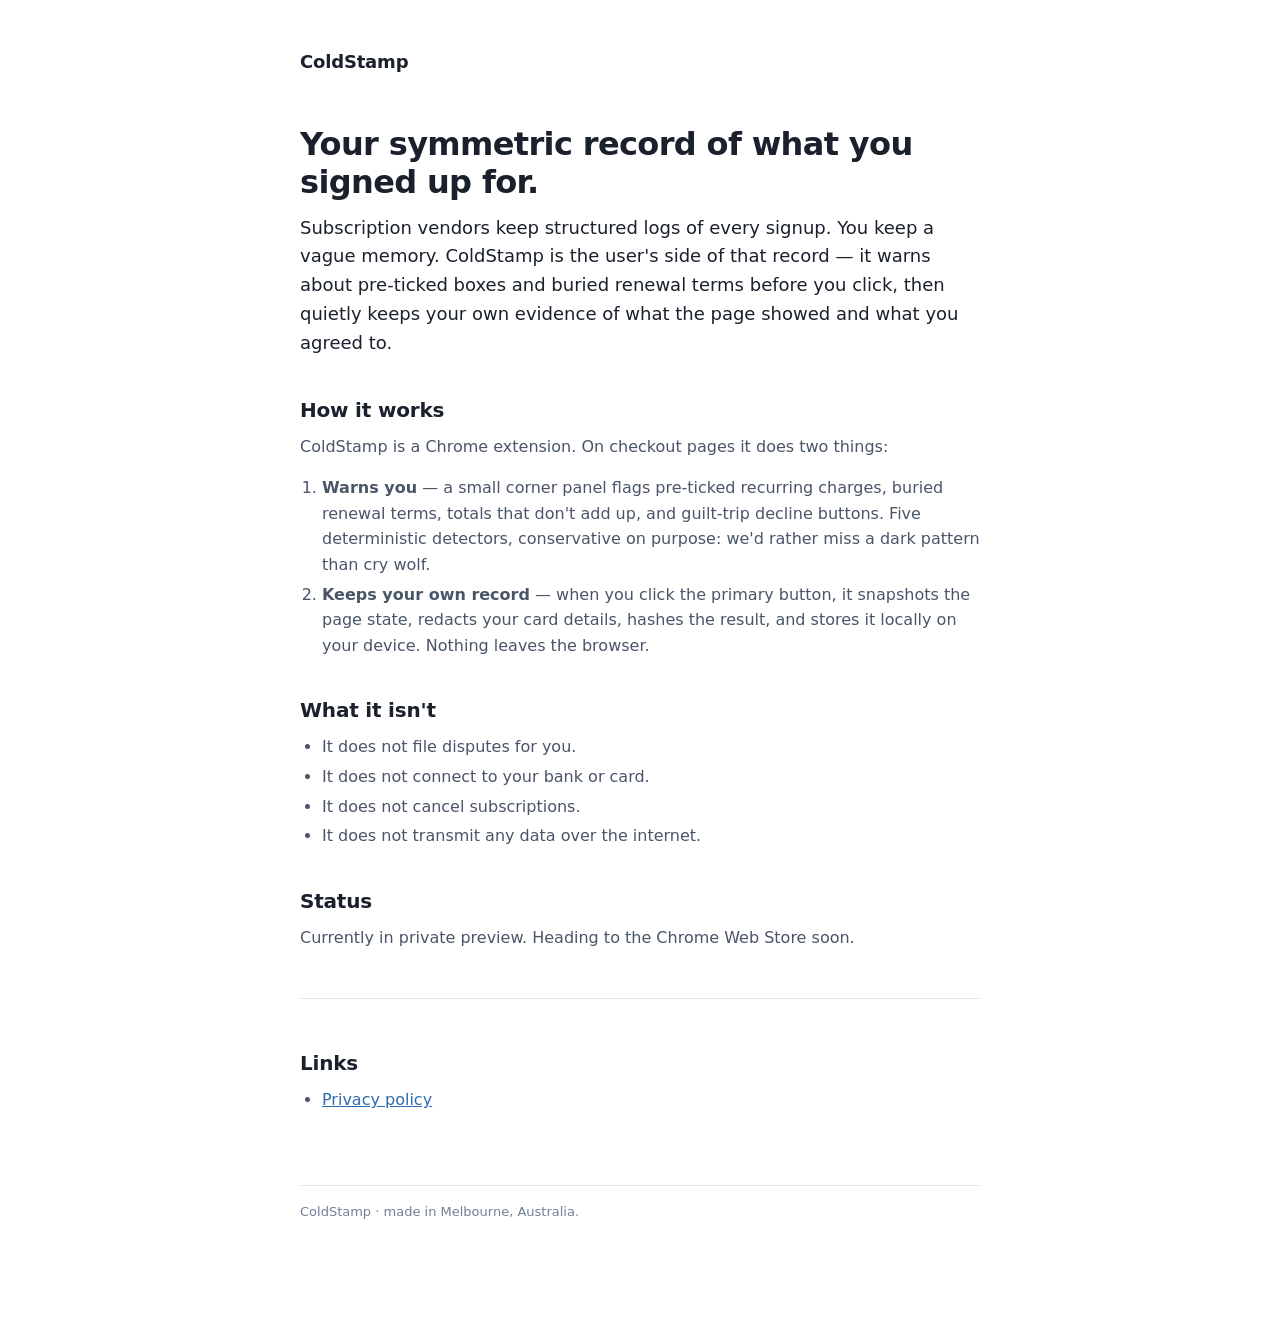
==== index.html @ b04b4ed1 "Initial commit" ====
<!doctype html>
<html lang="en">
  <head>
    <meta charset="utf-8" />
    <meta name="viewport" content="width=device-width, initial-scale=1" />
    <title>ColdStamp — your symmetric record of what they charged you for</title>
    <meta name="description" content="A browser extension that warns you about dark patterns at checkout and quietly keeps your own record of what the page showed and what you consented to." />
    <link rel="stylesheet" href="./style.css" />
  </head>
  <body>
    <main>
      <header class="brand">
        <a class="wordmark" href="./">ColdStamp</a>
      </header>

      <h1>Your symmetric record of what you signed up for.</h1>
      <p class="lead">
        Subscription vendors keep structured logs of every signup. You keep a vague memory.
        ColdStamp is the user's side of that record — it warns about pre-ticked boxes and
        buried renewal terms before you click, then quietly keeps your own evidence of what
        the page showed and what you agreed to.
      </p>

      <h2>How it works</h2>
      <p>
        ColdStamp is a Chrome extension. On checkout pages it does two things:
      </p>
      <ol>
        <li>
          <strong>Warns you</strong> — a small corner panel flags pre-ticked recurring
          charges, buried renewal terms, totals that don't add up, and guilt-trip
          decline buttons. Five deterministic detectors, conservative on purpose:
          we'd rather miss a dark pattern than cry wolf.
        </li>
        <li>
          <strong>Keeps your own record</strong> — when you click the primary button,
          it snapshots the page state, redacts your card details, hashes the result, and
          stores it locally on your device. Nothing leaves the browser.
        </li>
      </ol>

      <h2>What it isn't</h2>
      <ul>
        <li>It does not file disputes for you.</li>
        <li>It does not connect to your bank or card.</li>
        <li>It does not cancel subscriptions.</li>
        <li>It does not transmit any data over the internet.</li>
      </ul>

      <h2>Status</h2>
      <p>
        Currently in private preview. Heading to the Chrome Web Store soon.
      </p>

      <hr />

      <h2>Links</h2>
      <ul>
        <li><a href="./privacy.html">Privacy policy</a></li>
      </ul>

      <footer>
        ColdStamp · made in Melbourne, Australia.
      </footer>
    </main>
  </body>
</html>
---- style.css ----
:root {
  --fg: #1a202c;
  --muted: #4a5568;
  --faint: #718096;
  --accent: #2b6cb0;
  --bg: #fff;
  --rule: #e2e8f0;
  --max: 680px;
}

* { box-sizing: border-box; }

html, body {
  margin: 0;
  background: var(--bg);
  color: var(--fg);
  font: 16px/1.6 -apple-system, BlinkMacSystemFont, "Segoe UI", system-ui, sans-serif;
}

body {
  padding: 48px 24px 96px;
}

main {
  max-width: var(--max);
  margin: 0 auto;
}

header.brand {
  margin-bottom: 48px;
}

header.brand a.wordmark {
  font-size: 18px;
  font-weight: 700;
  letter-spacing: -0.01em;
  color: var(--fg);
  text-decoration: none;
}

h1 {
  font-size: 32px;
  line-height: 1.2;
  letter-spacing: -0.02em;
  margin: 0 0 12px;
}

h2 {
  font-size: 20px;
  letter-spacing: -0.01em;
  margin: 36px 0 8px;
  color: var(--fg);
}

h3 {
  font-size: 16px;
  margin: 24px 0 4px;
  color: var(--fg);
}

p, ul, ol {
  color: var(--muted);
  margin: 0 0 16px;
}

ul, ol { padding-left: 22px; }
li { margin-bottom: 4px; }

a { color: var(--accent); }
a:hover { text-decoration: none; }

.lead {
  font-size: 18px;
  color: var(--fg);
  margin-bottom: 24px;
}

.meta {
  color: var(--faint);
  font-size: 14px;
  margin-bottom: 32px;
}

hr {
  border: 0;
  border-top: 1px solid var(--rule);
  margin: 48px 0;
}

footer {
  color: var(--faint);
  font-size: 13px;
  margin-top: 72px;
  border-top: 1px solid var(--rule);
  padding-top: 16px;
}
footer a { color: var(--faint); }

code {
  font: 13px/1.4 ui-monospace, Menlo, monospace;
  background: #edf2f7;
  padding: 1px 6px;
  border-radius: 3px;
}
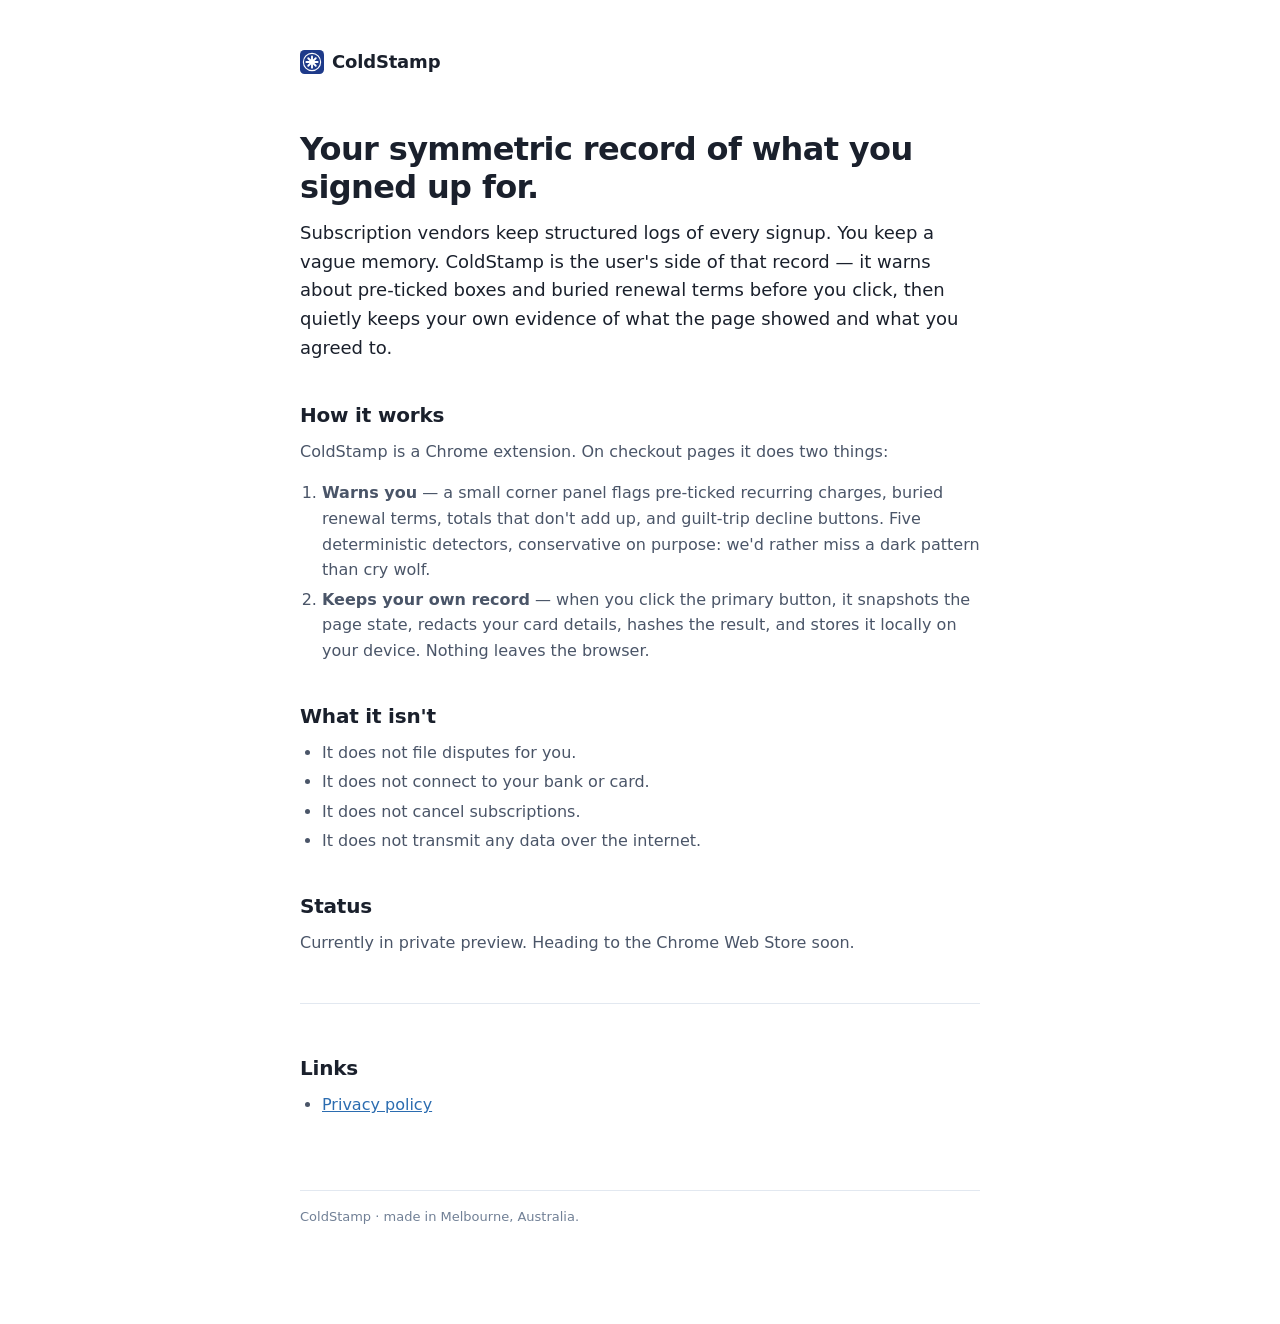
==== commit b587a8b1: "Add icons" ====
--- a/index.html
+++ b/index.html
@@ -5,12 +5,26 @@
     <meta name="viewport" content="width=device-width, initial-scale=1" />
     <title>ColdStamp — your symmetric record of what they charged you for</title>
     <meta name="description" content="A browser extension that warns you about dark patterns at checkout and quietly keeps your own record of what the page showed and what you consented to." />
+    <link rel="icon" type="image/svg+xml" href="/favicon.svg" />
+    <link rel="apple-touch-icon" href="/apple-touch-icon.png" />
     <link rel="stylesheet" href="./style.css" />
   </head>
   <body>
     <main>
       <header class="brand">
-        <a class="wordmark" href="./">ColdStamp</a>
+        <a class="wordmark" href="./">
+          <svg viewBox="0 0 128 128" aria-hidden="true">
+            <rect x="0" y="0" width="128" height="128" rx="24" ry="24" fill="#1e3a8a"/>
+            <circle cx="64" cy="64" r="46" fill="none" stroke="#fff" stroke-width="6"/>
+            <g fill="none" stroke="#fff" stroke-width="10" stroke-linecap="round">
+              <line x1="64" y1="34" x2="64" y2="94"/>
+              <line x1="34" y1="64" x2="94" y2="64"/>
+              <line x1="44" y1="44" x2="84" y2="84"/>
+              <line x1="84" y1="44" x2="44" y2="84"/>
+            </g>
+          </svg>
+          <span>ColdStamp</span>
+        </a>
       </header>
 
       <h1>Your symmetric record of what you signed up for.</h1>
--- a/style.css
+++ b/style.css
@@ -31,11 +31,20 @@
 }
 
 header.brand a.wordmark {
+  display: inline-flex;
+  align-items: center;
+  gap: 8px;
   font-size: 18px;
   font-weight: 700;
   letter-spacing: -0.01em;
   color: var(--fg);
   text-decoration: none;
+}
+header.brand a.wordmark svg {
+  display: block;
+  width: 24px;
+  height: 24px;
+  flex: 0 0 24px;
 }
 
 h1 {
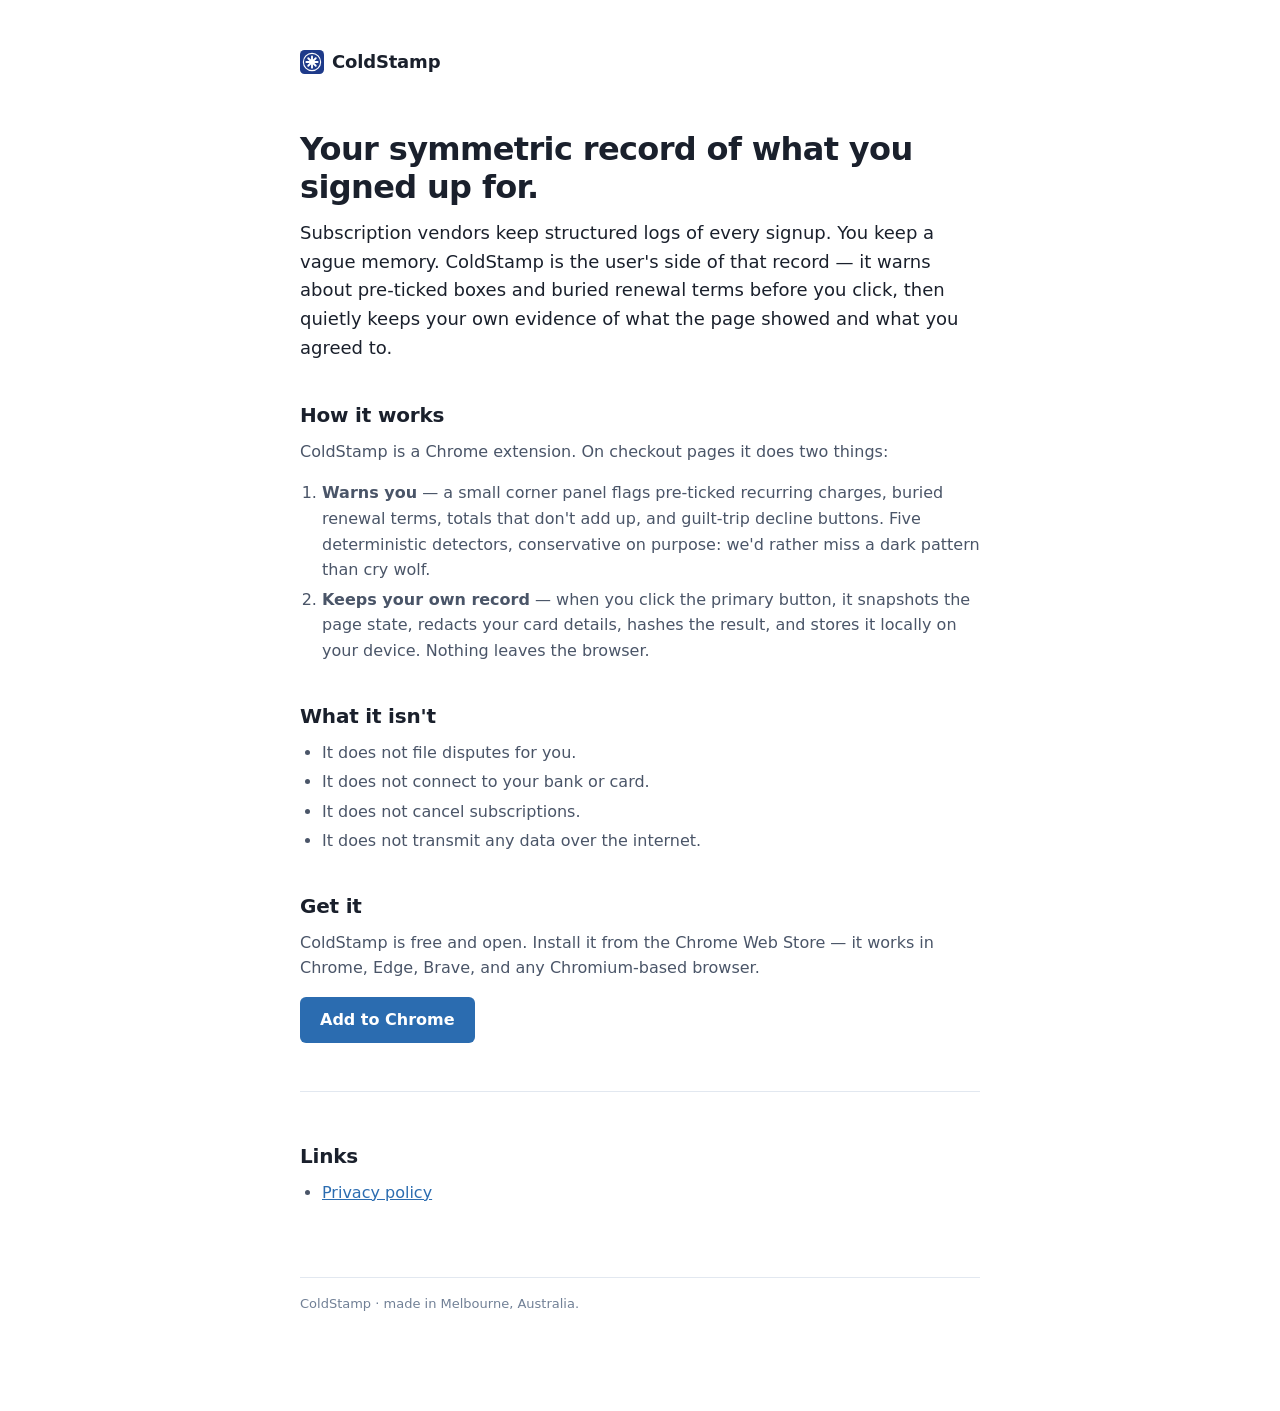
==== commit 55e04a76: "Update 'status' section" ====
--- a/index.html
+++ b/index.html
@@ -61,9 +61,15 @@
         <li>It does not transmit any data over the internet.</li>
       </ul>
 
-      <h2>Status</h2>
+      <h2>Get it</h2>
       <p>
-        Currently in private preview. Heading to the Chrome Web Store soon.
+        ColdStamp is free and open. Install it from the Chrome Web Store —
+        it works in Chrome, Edge, Brave, and any Chromium-based browser.
+      </p>
+      <p>
+        <a class="install" href="https://chromewebstore.google.com/detail/REPLACE_WITH_EXTENSION_ID">
+          Add to Chrome
+        </a>
       </p>
 
       <hr />
--- a/style.css
+++ b/style.css
@@ -78,6 +78,17 @@
 a { color: var(--accent); }
 a:hover { text-decoration: none; }
 
+a.install {
+  display: inline-block;
+  background: var(--accent);
+  color: #fff;
+  font-weight: 600;
+  text-decoration: none;
+  padding: 10px 20px;
+  border-radius: 6px;
+}
+a.install:hover { background: #1e4e8c; }
+
 .lead {
   font-size: 18px;
   color: var(--fg);
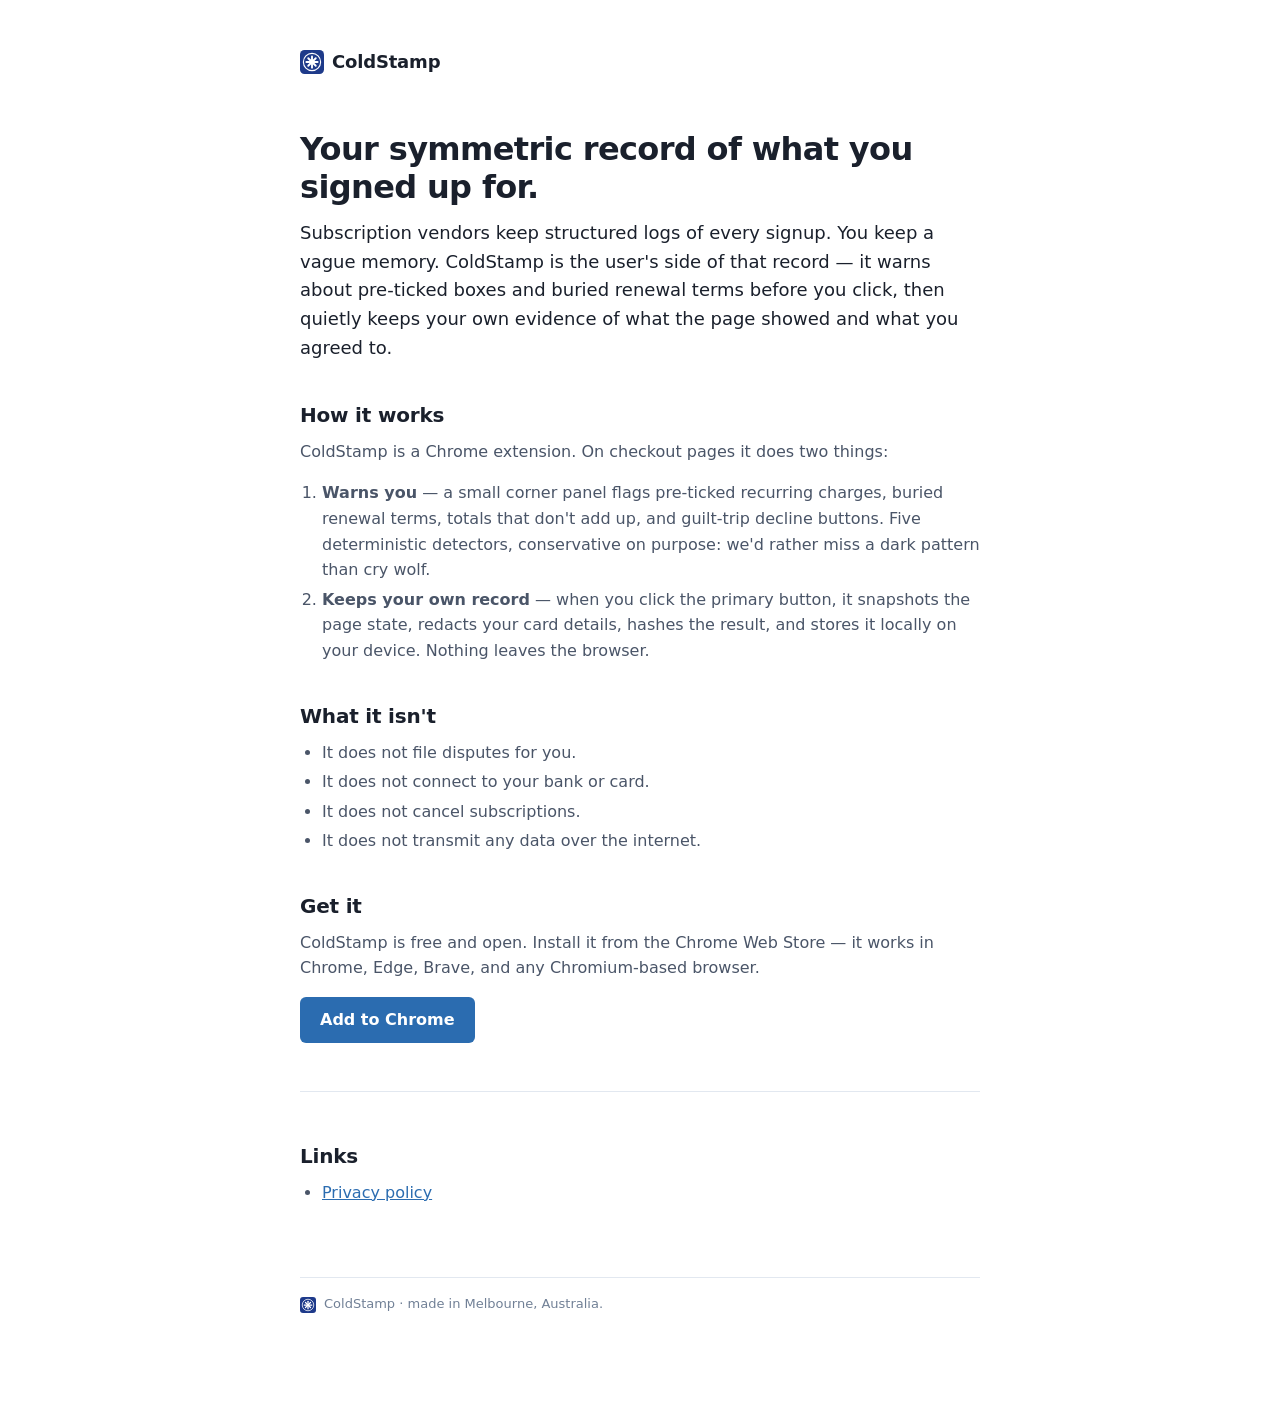
==== commit a67c719e: "Update landing page footer" ====
--- a/index.html
+++ b/index.html
@@ -80,7 +80,17 @@
       </ul>
 
       <footer>
-        ColdStamp · made in Melbourne, Australia.
+        <svg viewBox="0 0 128 128" aria-hidden="true">
+          <rect x="0" y="0" width="128" height="128" rx="24" ry="24" fill="#1e3a8a"/>
+          <circle cx="64" cy="64" r="46" fill="none" stroke="#fff" stroke-width="6"/>
+          <g fill="none" stroke="#fff" stroke-width="10" stroke-linecap="round">
+            <line x1="64" y1="34" x2="64" y2="94"/>
+            <line x1="34" y1="64" x2="94" y2="64"/>
+            <line x1="44" y1="44" x2="84" y2="84"/>
+            <line x1="84" y1="44" x2="44" y2="84"/>
+          </g>
+        </svg>
+        <span>ColdStamp · made in Melbourne, Australia.</span>
       </footer>
     </main>
   </body>
--- a/style.css
+++ b/style.css
@@ -108,11 +108,20 @@
 }
 
 footer {
+  display: flex;
+  align-items: center;
+  gap: 8px;
   color: var(--faint);
   font-size: 13px;
   margin-top: 72px;
   border-top: 1px solid var(--rule);
   padding-top: 16px;
+}
+footer svg {
+  display: block;
+  width: 16px;
+  height: 16px;
+  flex: 0 0 16px;
 }
 footer a { color: var(--faint); }
 
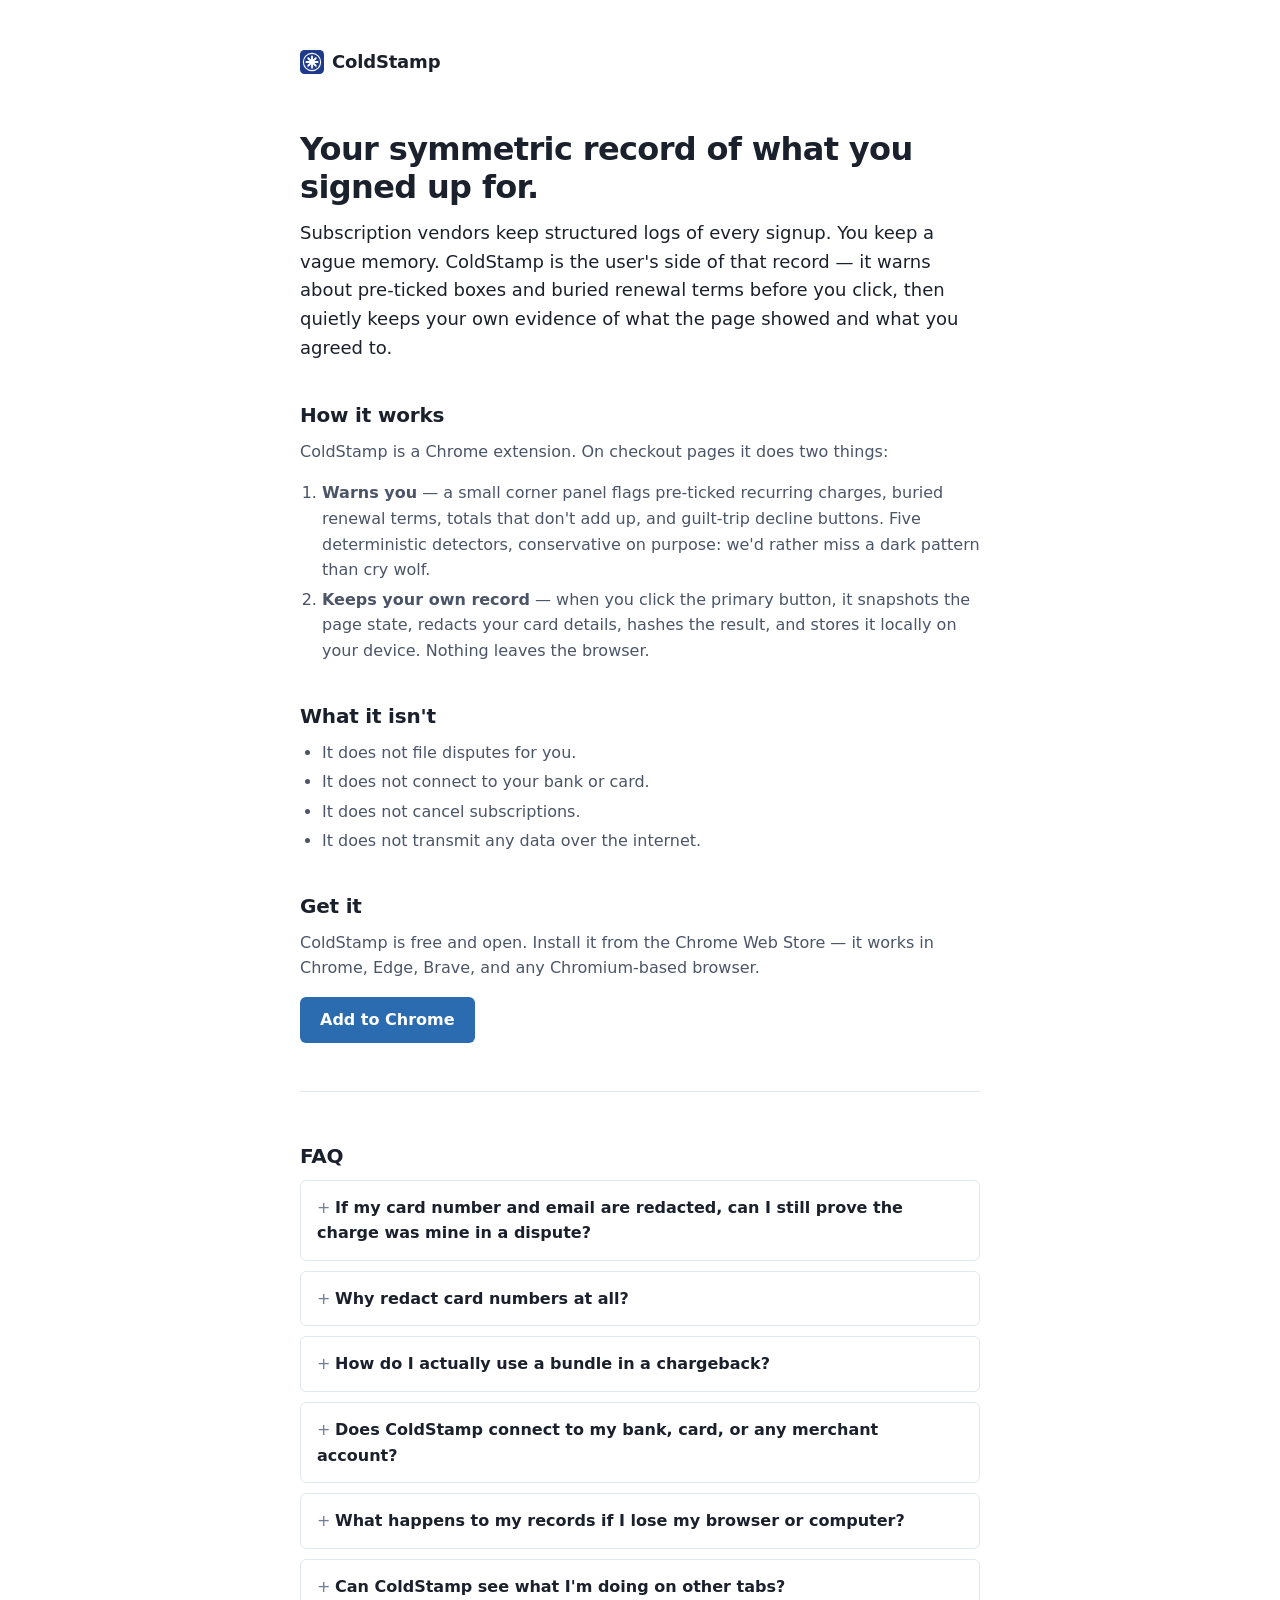
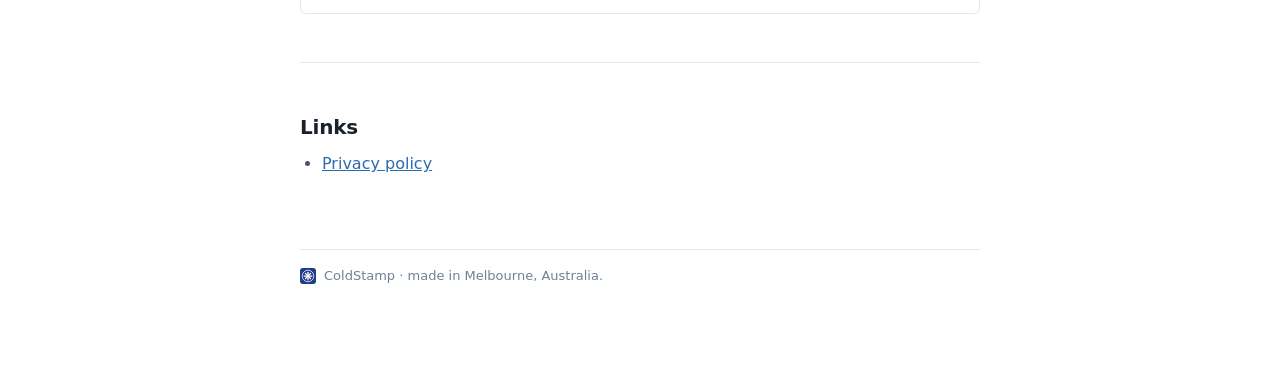
==== commit aa4a592d: "Add FAQ section" ====
--- a/index.html
+++ b/index.html
@@ -74,6 +74,104 @@
 
       <hr />
 
+      <h2 id="faq">FAQ</h2>
+
+      <details>
+        <summary>If my card number and email are redacted, can I still prove the charge was mine in a dispute?</summary>
+        <p>
+          Yes. You don't need to re-prove the charge was yours — your bank already
+          knows that, because they are the ones charging your card. The dispute
+          form ties your identity to the transaction.
+        </p>
+        <p>
+          What the ColdStamp bundle proves is something the bank can't see on
+          their own: <strong>what the merchant's checkout page actually showed</strong>
+          at the moment you clicked. That is the part you have always lacked in
+          a chargeback. With the bundle, you have a structured, timestamped,
+          tamper-evident record of pre-ticked boxes, buried renewal terms, and the
+          real payment request the page sent.
+        </p>
+        <p>
+          To help you recognise which bundle corresponds to which account, each
+          bundle includes a partial hint of the email you used (e.g.
+          <code>an…@gmail.com</code>) without exposing the full address.
+        </p>
+      </details>
+
+      <details>
+        <summary>Why redact card numbers at all?</summary>
+        <p>
+          Three reasons. First, if a bundle file ever leaks — forwarded email, a
+          breached inbox, an exposed forum post — you don't want your full card
+          number sitting in plain text inside it. Second, storing card numbers in
+          user-facing files would put ColdStamp under PCI rules; redaction keeps
+          the tool firmly outside payment-handling regulation. Third, the
+          merchant and your bank already have the card — re-storing it on your
+          side adds risk without adding evidence.
+        </p>
+      </details>
+
+      <details>
+        <summary>How do I actually use a bundle in a chargeback?</summary>
+        <p>
+          Open the extension popup, find the bundle for the disputed merchant,
+          click <strong>Export</strong> to download the JSON file. Attach it to
+          your chargeback claim. In the claim text, point to the specific
+          findings — for example: <em>"Recurring add-ons were pre-ticked
+          and never interacted with (see <code>controlState</code> entries
+          where <code>defaultChecked: true</code> and
+          <code>userInteracted: false</code>). The recurring price was buried
+          in 11px grey text, while the headline displayed <code>$0 today</code>."</em>
+        </p>
+        <p>
+          Banks generally weigh disclosure quality at the point of sale under
+          Mastercard and Visa dispute rules. A structured DOM snapshot is
+          stronger evidence than a pixel screenshot, because it captures the
+          actual page state and the payment request the page sent.
+        </p>
+      </details>
+
+      <details>
+        <summary>Does ColdStamp connect to my bank, card, or any merchant account?</summary>
+        <p>
+          No. ColdStamp never talks to your bank, your card provider, or any
+          merchant's account system. It reads the page in your browser, on your
+          device, only when that page looks like a checkout. There is no
+          ColdStamp server.
+        </p>
+      </details>
+
+      <details>
+        <summary>What happens to my records if I lose my browser or computer?</summary>
+        <p>
+          Bundles are stored only on your device. If you uninstall the
+          extension, clear your browser data, or switch computers, the
+          existing bundles will not follow. We recommend exporting any bundle
+          you might want for a dispute and saving the JSON somewhere durable
+          (e.g. a personal cloud drive) — those exports are entirely under your
+          control.
+        </p>
+        <p>
+          A future version may offer encrypted cloud backup as an opt-in,
+          where the encryption key never leaves your device — so even we
+          could not read the backup. That is on the roadmap, not in the
+          current release.
+        </p>
+      </details>
+
+      <details>
+        <summary>Can ColdStamp see what I'm doing on other tabs?</summary>
+        <p>
+          The content script runs on any page you visit, but exits immediately
+          if the page doesn't look like a checkout. It does not read other
+          tabs, your browsing history, or any data outside the active checkout
+          page. The full source code is open for audit (link coming once the
+          public release ships).
+        </p>
+      </details>
+
+      <hr />
+
       <h2>Links</h2>
       <ul>
         <li><a href="./privacy.html">Privacy policy</a></li>
--- a/style.css
+++ b/style.css
@@ -131,3 +131,33 @@
   padding: 1px 6px;
   border-radius: 3px;
 }
+
+details {
+  border: 1px solid var(--rule);
+  border-radius: 6px;
+  padding: 0 16px;
+  margin-bottom: 10px;
+  background: #fff;
+}
+details[open] { background: #f7fafc; }
+details summary {
+  cursor: pointer;
+  padding: 14px 0;
+  font-weight: 600;
+  color: var(--fg);
+  list-style: none;
+}
+details summary::-webkit-details-marker { display: none; }
+details summary::before {
+  content: "+";
+  display: inline-block;
+  width: 18px;
+  color: var(--faint);
+  font-weight: 400;
+}
+details[open] summary::before { content: "−"; }
+details > p {
+  margin: 0 0 14px;
+  padding-left: 18px;
+}
+details > p:last-child { margin-bottom: 14px; }
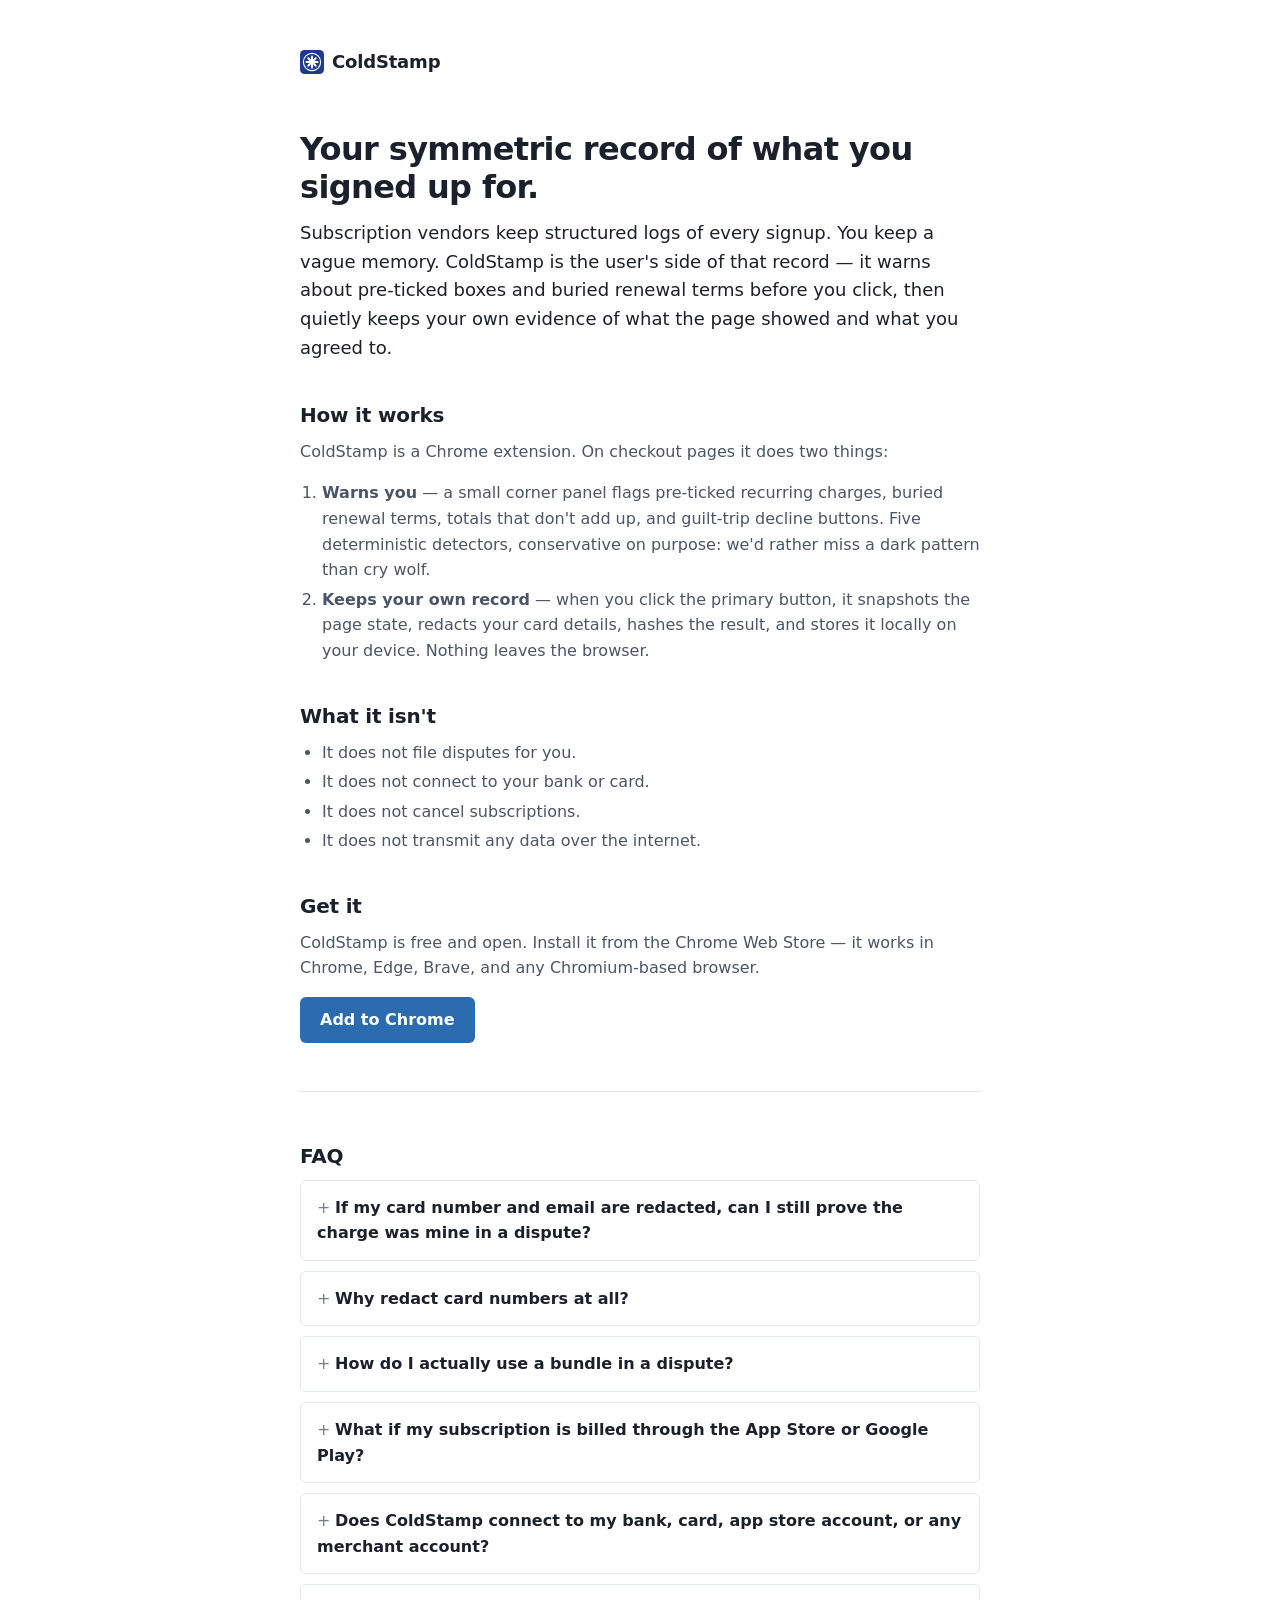
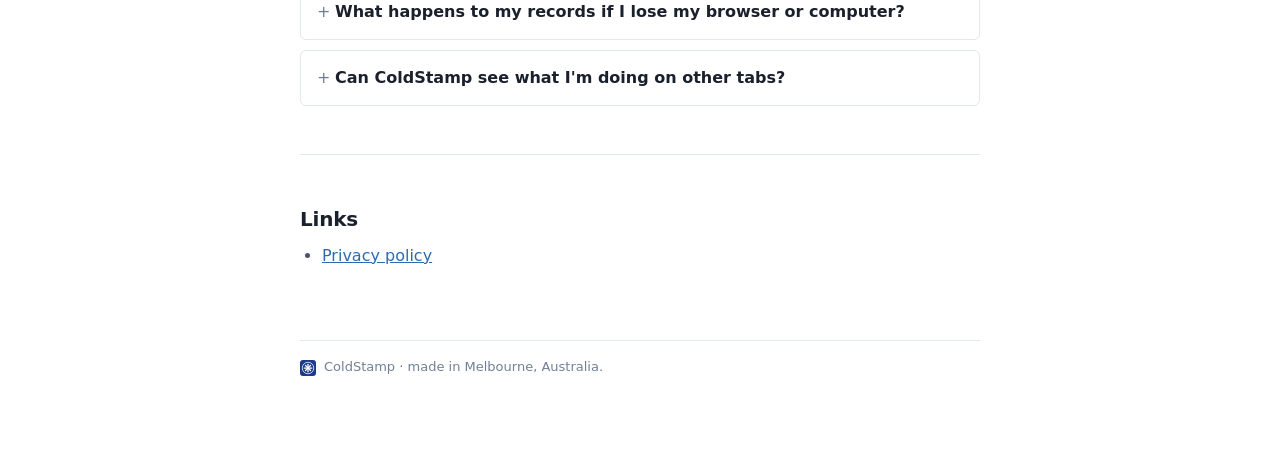
==== commit a492903b: "Update FAQ section with additional billing orgs" ====
--- a/index.html
+++ b/index.html
@@ -79,17 +79,18 @@
       <details>
         <summary>If my card number and email are redacted, can I still prove the charge was mine in a dispute?</summary>
         <p>
-          Yes. You don't need to re-prove the charge was yours — your bank already
-          knows that, because they are the ones charging your card. The dispute
-          form ties your identity to the transaction.
-        </p>
-        <p>
-          What the ColdStamp bundle proves is something the bank can't see on
+          Yes. You don't need to re-prove the charge was yours — whoever is
+          billing you (your bank, PayPal, Apple, Google Play, or another
+          payment processor) already knows that. The dispute or refund form
+          ties your identity to the transaction.
+        </p>
+        <p>
+          What the ColdStamp bundle proves is something they can't see on
           their own: <strong>what the merchant's checkout page actually showed</strong>
           at the moment you clicked. That is the part you have always lacked in
-          a chargeback. With the bundle, you have a structured, timestamped,
-          tamper-evident record of pre-ticked boxes, buried renewal terms, and the
-          real payment request the page sent.
+          a dispute. With the bundle, you have a structured, timestamped,
+          tamper-evident record of pre-ticked boxes, buried renewal terms, and
+          the real payment request the page sent.
         </p>
         <p>
           To help you recognise which bundle corresponds to which account, each
@@ -106,38 +107,63 @@
           number sitting in plain text inside it. Second, storing card numbers in
           user-facing files would put ColdStamp under PCI rules; redaction keeps
           the tool firmly outside payment-handling regulation. Third, the
-          merchant and your bank already have the card — re-storing it on your
-          side adds risk without adding evidence.
-        </p>
-      </details>
-
-      <details>
-        <summary>How do I actually use a bundle in a chargeback?</summary>
+          merchant and whoever processes your payments already have the card —
+          re-storing it on your side adds risk without adding evidence.
+        </p>
+      </details>
+
+      <details>
+        <summary>How do I actually use a bundle in a dispute?</summary>
         <p>
           Open the extension popup, find the bundle for the disputed merchant,
           click <strong>Export</strong> to download the JSON file. Attach it to
-          your chargeback claim. In the claim text, point to the specific
-          findings — for example: <em>"Recurring add-ons were pre-ticked
-          and never interacted with (see <code>controlState</code> entries
-          where <code>defaultChecked: true</code> and
+          whichever dispute or refund form you're filling out. In the claim
+          text, point to the specific findings — for example: <em>"Recurring
+          add-ons were pre-ticked and never interacted with (see
+          <code>controlState</code> entries where
+          <code>defaultChecked: true</code> and
           <code>userInteracted: false</code>). The recurring price was buried
-          in 11px grey text, while the headline displayed <code>$0 today</code>."</em>
-        </p>
-        <p>
-          Banks generally weigh disclosure quality at the point of sale under
-          Mastercard and Visa dispute rules. A structured DOM snapshot is
+          in 11px grey text, while the headline displayed
+          <code>$0 today</code>."</em>
+        </p>
+        <p>
+          Card-issuing banks weigh disclosure quality at the point of sale
+          under Mastercard and Visa dispute rules. App stores and payment
+          processors apply their own subscription and refund policies, but the
+          underlying question — <em>did the user understand what they were
+          agreeing to?</em> — is the same. A structured DOM snapshot is
           stronger evidence than a pixel screenshot, because it captures the
-          actual page state and the payment request the page sent.
-        </p>
-      </details>
-
-      <details>
-        <summary>Does ColdStamp connect to my bank, card, or any merchant account?</summary>
-        <p>
-          No. ColdStamp never talks to your bank, your card provider, or any
-          merchant's account system. It reads the page in your browser, on your
-          device, only when that page looks like a checkout. There is no
-          ColdStamp server.
+          actual page state and the real payment request the page sent.
+        </p>
+      </details>
+
+      <details>
+        <summary>What if my subscription is billed through the App Store or Google Play?</summary>
+        <p>
+          Many subscriptions you sign up for in a browser are actually
+          processed by Apple, Google Play, Amazon, or a similar intermediary
+          rather than charged directly to your card. ColdStamp captures the
+          web-checkout step the same way regardless of who ultimately
+          processes the payment.
+        </p>
+        <p>
+          The dispute path is different — instead of contacting your bank, you
+          request a refund through the store (Apple: <em>Report a Problem</em>;
+          Google Play: <em>Order history → Report an issue</em>). Attach the
+          exported bundle and quote the specific finding (pre-ticked recurring
+          opt-in, buried renewal price, mismatched total) in your reason for
+          the refund. App stores explicitly accept structured evidence about
+          unclear or deceptive checkout flows in their refund decisions.
+        </p>
+      </details>
+
+      <details>
+        <summary>Does ColdStamp connect to my bank, card, app store account, or any merchant account?</summary>
+        <p>
+          No. ColdStamp never talks to your bank, your card provider, your
+          Apple or Google account, or any merchant's account system. It reads
+          the page in your browser, on your device, only when that page looks
+          like a checkout. There is no ColdStamp server.
         </p>
       </details>
 
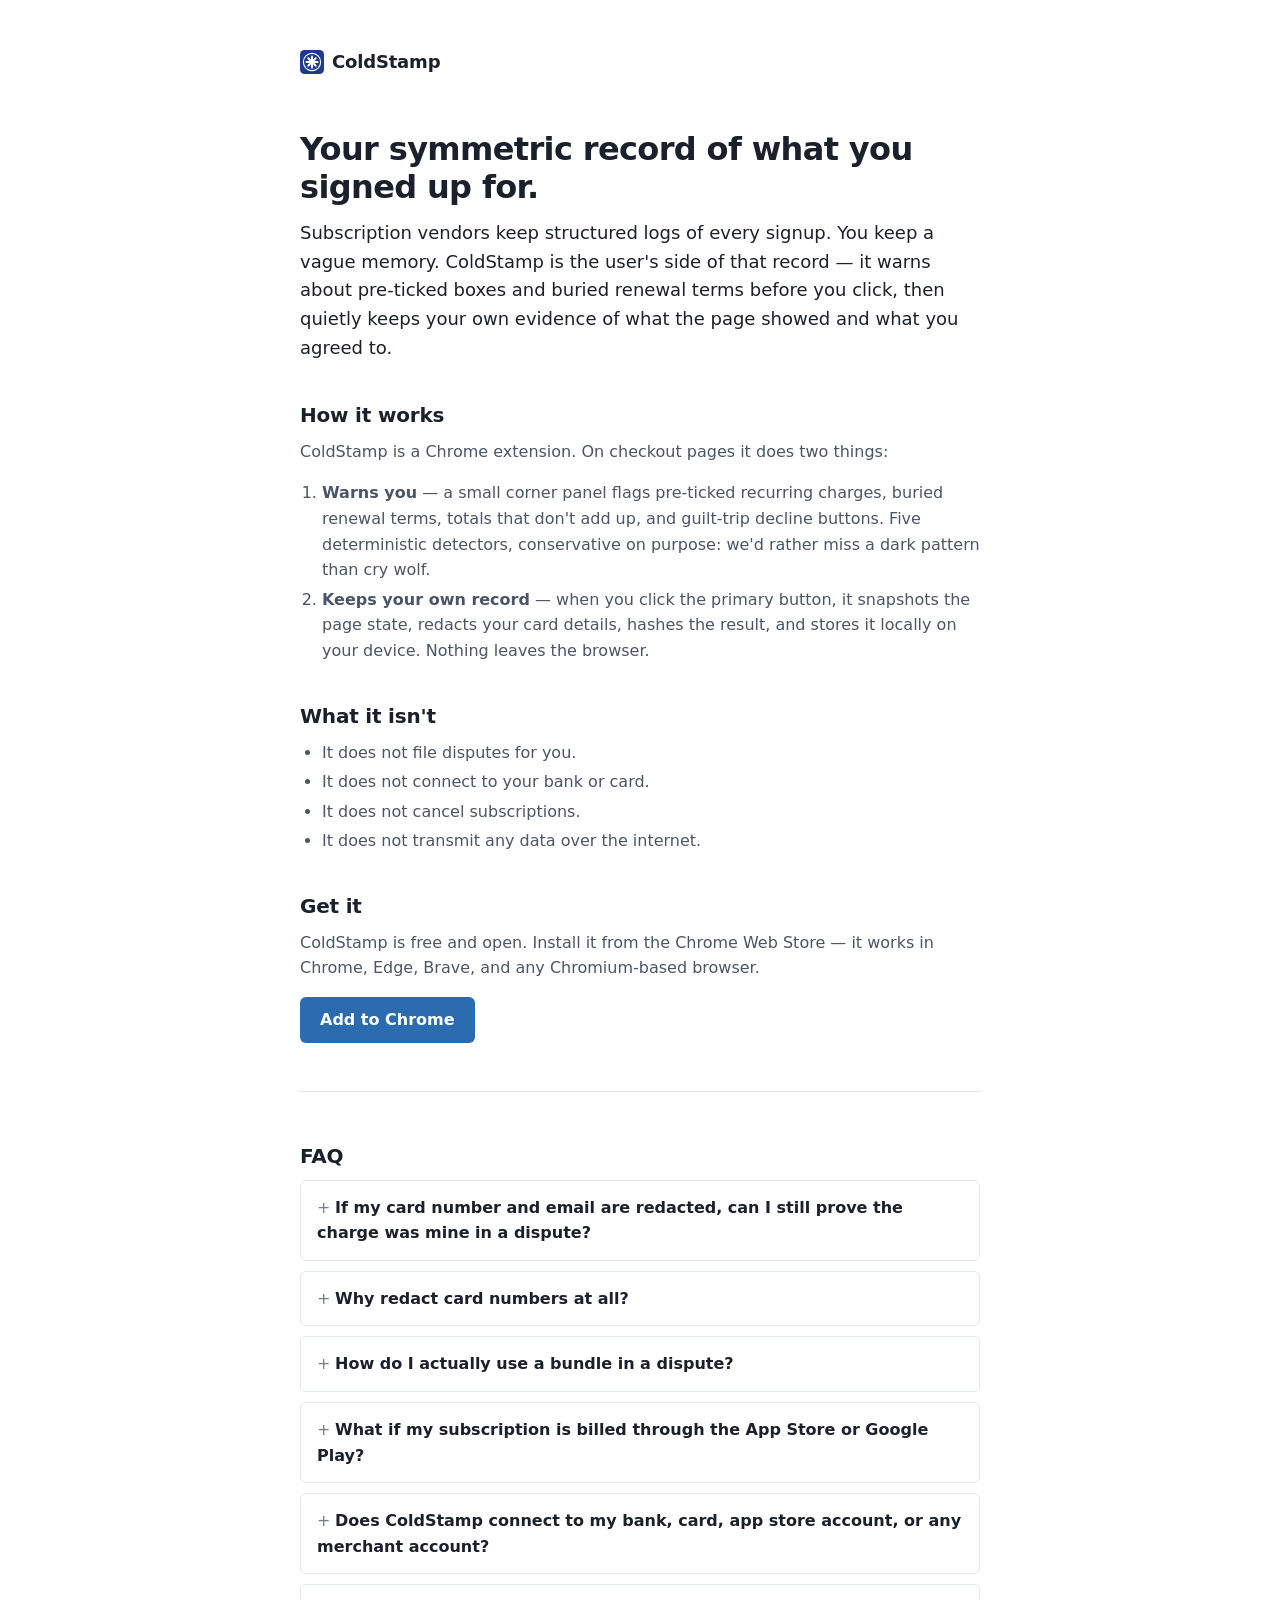
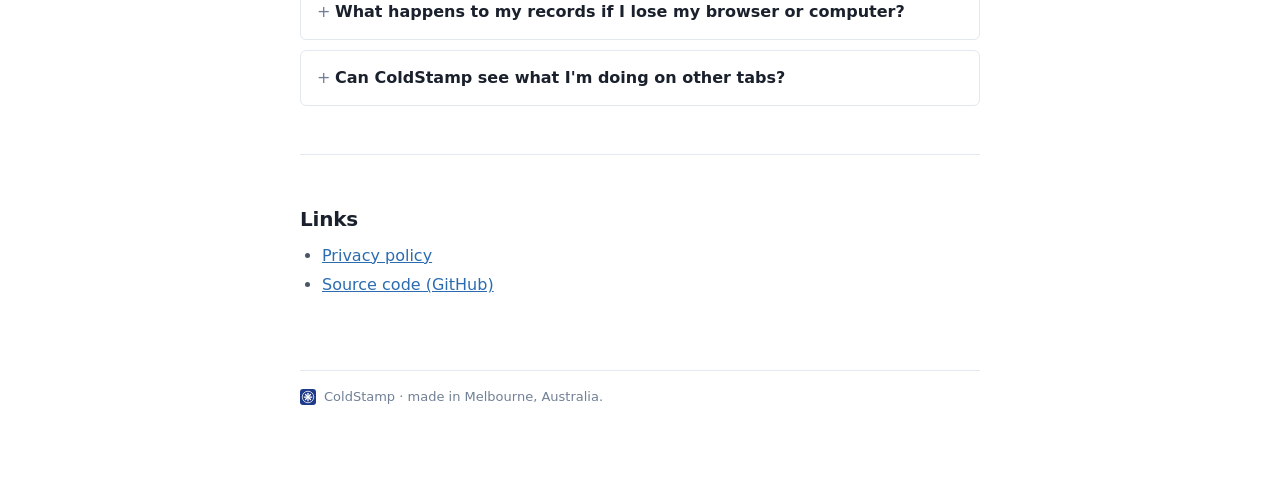
==== commit a4b06465: "Add source link to FAQ and Links" ====
--- a/index.html
+++ b/index.html
@@ -191,8 +191,8 @@
           The content script runs on any page you visit, but exits immediately
           if the page doesn't look like a checkout. It does not read other
           tabs, your browsing history, or any data outside the active checkout
-          page. The full source code is open for audit (link coming once the
-          public release ships).
+          page. The full source code is open for audit at
+          <a href="https://github.com/antonefremov/coldstamp">github.com/antonefremov/coldstamp</a>.
         </p>
       </details>
 
@@ -201,6 +201,7 @@
       <h2>Links</h2>
       <ul>
         <li><a href="./privacy.html">Privacy policy</a></li>
+        <li><a href="https://github.com/antonefremov/coldstamp">Source code (GitHub)</a></li>
       </ul>
 
       <footer>
